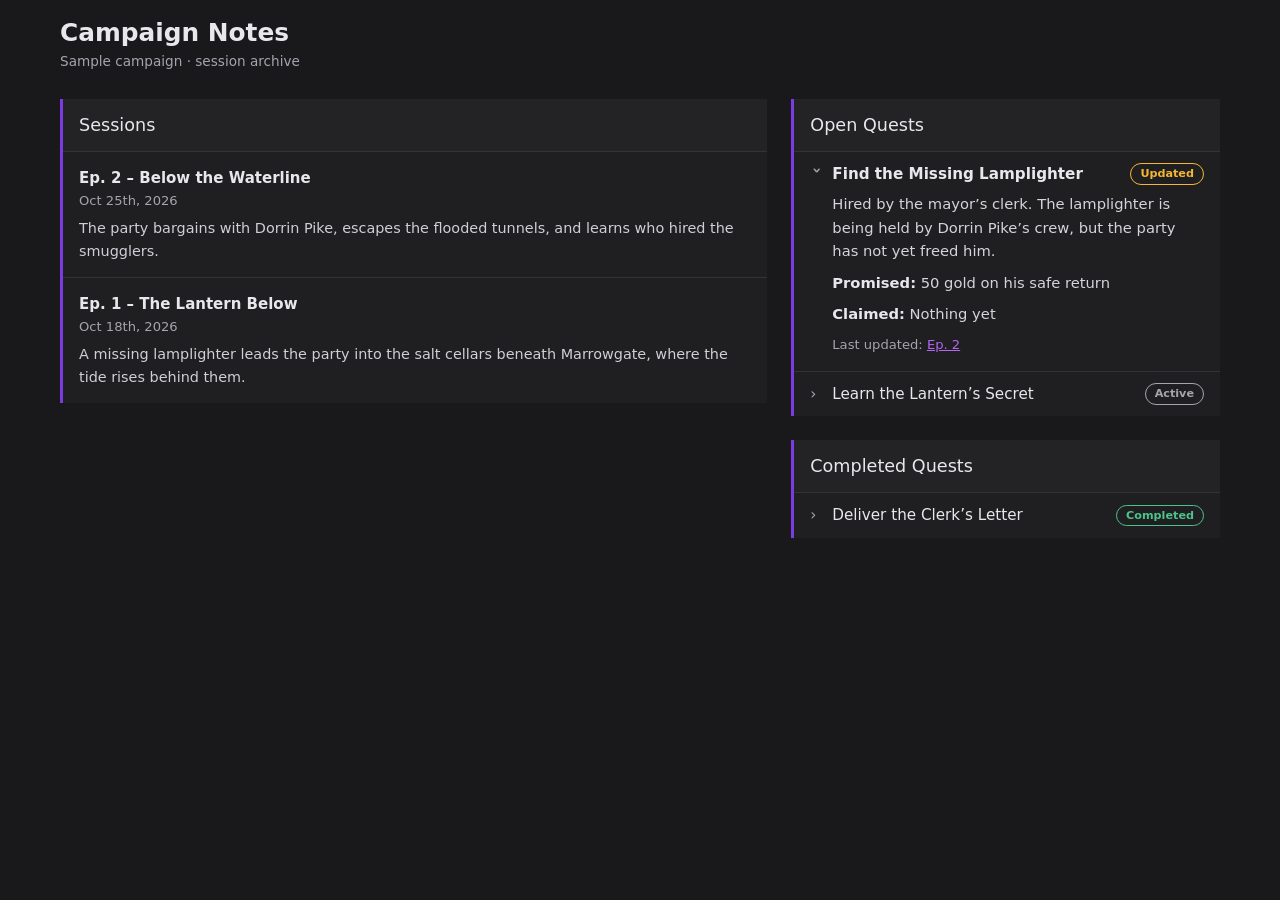
==== index.html @ 568dc1b4 "Initial site" ====
<!DOCTYPE html>
<html lang="en">
<head>
<meta charset="utf-8">
<meta name="viewport" content="width=device-width, initial-scale=1, viewport-fit=cover">
<meta name="robots" content="noindex">
<meta name="color-scheme" content="dark">
<title>Campaign Notes</title>
<link rel="stylesheet" href="assets/style.css">
</head>
<body>
<header>
<h1>Campaign Notes</h1>
<div class="date">Sample campaign · session archive</div>
</header>
<main>
<div>
<section id="sessions">
<div class="sh"><h2>Sessions</h2></div>
<a class="srow" href="sessions/session-02.html"><span class="n">Ep. 2 – Below the Waterline</span><span class="d">Oct 25th, 2026</span><p>The party bargains with Dorrin Pike, escapes the flooded tunnels, and learns who hired the smugglers.</p></a>
<a class="srow" href="sessions/session-01.html"><span class="n">Ep. 1 – The Lantern Below</span><span class="d">Oct 18th, 2026</span><p>A missing lamplighter leads the party into the salt cellars beneath Marrowgate, where the tide rises behind them.</p></a>
</section>
</div>

<div>
<section id="open-quests">
<div class="sh"><h2>Open Quests</h2></div>
<details open><summary><span class="chev">›</span>Find the Missing Lamplighter<span class="pill upd">Updated</span></summary><div class="in">Hired by the mayor’s clerk. The lamplighter is being held by Dorrin Pike’s crew, but the party has not yet freed him.<p class="rw"><b>Promised:</b> 50 gold on his safe return</p><p class="rw"><b>Claimed:</b> Nothing yet</p><p class="last">Last updated: <a href="sessions/session-02.html">Ep. 2</a></p></div></details>
<details><summary><span class="chev">›</span>Learn the Lantern’s Secret<span class="pill act">Active</span></summary><div class="in">The brass lantern from the shrine burns blue near water. Still unexplained.<p class="rw"><b>Promised:</b> None</p><p class="rw"><b>Claimed:</b> Nothing yet</p><p class="last">Last updated: <a href="sessions/session-01.html">Ep. 1</a></p></div></details>
</section>

<section id="completed-quests">
<div class="sh"><h2>Completed Quests</h2></div>
<details><summary><span class="chev">›</span>Deliver the Clerk’s Letter<span class="pill done">Completed</span></summary><div class="in">The party handed the sealed letter to Hesper Vane at the Drowned Lantern.<p class="rw"><b>Promised:</b> 5 gold</p><p class="rw"><b>Claimed:</b> 5 gold, paid on delivery</p><p class="last">Completed: <a href="sessions/session-01.html">Ep. 1</a></p></div></details>
</section>
</div>
</main>
</body>
</html>
---- assets/style.css ----
:root{color-scheme:dark;--bg:#19191b;--panel:#1f1f22;--head:#232326;--card:#27272b;--line:#333337;--text:#e8e8ec;--muted:#a4a4ad;--accent:#7a3be0;--funny:#f5b731;--epic:#b266f2;--drama:#ee5fb0;box-sizing:border-box;padding-top:env(safe-area-inset-top,0px);padding-bottom:env(safe-area-inset-bottom,0px)}
html{scroll-padding-top:env(safe-area-inset-top,0px)}
*{box-sizing:border-box}
body{margin:0;background:var(--bg);color:var(--text);font:15px/1.6 Inter,system-ui,-apple-system,"Segoe UI",Roboto,sans-serif}
header{max-width:1200px;margin:0 auto;padding:18px 20px 14px}
h1{margin:0;font-size:1.55rem;line-height:1.25;font-weight:700}
.date{color:var(--muted);font-size:.85rem;margin-top:2px}
main{max-width:1200px;margin:0 auto;padding:12px 20px 40px;display:grid;grid-template-columns:minmax(0,1.65fr) minmax(0,1fr);gap:24px;align-items:start}
@media (max-width:860px){main{grid-template-columns:1fr}}
section{background:var(--panel);border-left:3px solid var(--accent);margin-bottom:24px}
.sh{display:flex;align-items:center;gap:10px;padding:12px 16px;background:var(--head);border-bottom:1px solid var(--line)}
.sh h2{margin:0;font-size:1.1rem;font-weight:500}
.moments-h h2{font-size:1.2rem;font-weight:700}
.badge{font-size:.75rem;font-weight:700;color:var(--muted)}
.sh .ico{margin-left:auto}
.ico{background:none;border:0;color:var(--text);cursor:pointer;padding:6px;border-radius:6px;display:inline-flex}
.ico:hover{background:var(--card)}
button:focus-visible,summary:focus-visible{outline:2px solid var(--accent);outline-offset:2px}
.tabs{display:flex;gap:6px;padding:0 16px;border-bottom:1px solid var(--line)}
.tabs button{background:none;border:0;border-bottom:2px solid transparent;color:var(--text);font:inherit;font-weight:500;padding:12px 14px;cursor:pointer}
.tabs button[aria-selected="true"]{font-weight:700;border-bottom-color:var(--accent)}
.rbody{padding:12px 22px 20px;position:relative}
.copyrow{display:flex;justify-content:flex-end;min-height:34px}
.pane[hidden]{display:none}
.pane p{margin:0 0 12px;color:#dcdce1}
.pane.clamp{max-height:9.6em;overflow:hidden}
.more{display:block;margin:14px 0 0 auto;background:var(--card);border:0;color:var(--text);font:inherit;font-size:.85rem;font-weight:600;padding:9px 14px;border-radius:6px;cursor:pointer}
.limerick p{white-space:pre-line}
.moments{display:grid;grid-template-columns:repeat(auto-fit,minmax(240px,1fr));gap:12px;padding:16px}
.card{background:var(--card);border:1px solid var(--line);border-radius:8px;padding:14px}
.tag{display:flex;align-items:center;gap:8px;font-size:.8rem;font-style:italic;color:var(--muted);margin-bottom:10px}
.tag svg{flex:none}
.card .t{font-size:1.02rem;line-height:1.45;margin:0}
.card .t.q{font-weight:500}
.who{font-style:italic;color:var(--muted);margin:6px 0 0;font-size:.9rem}
.card hr{border:0;border-top:1px solid var(--line);margin:14px 0 10px}
.ctx{margin:0;color:#c5c5cc;font-size:.88rem}
.scene{background:var(--card);border:1px solid var(--line);border-radius:8px;margin:14px 16px;padding:12px 16px}
.scene:first-of-type{margin-top:16px}
.scene .hd{all:unset;display:flex;align-items:center;gap:8px;width:100%;cursor:pointer;font-weight:700;font-size:1rem}
.scene .hd:focus-visible{outline:2px solid var(--accent);outline-offset:4px}
.scene p{margin:8px 0 0;color:#cfcfd5}
.scene ul{margin:8px 0 0;padding-left:20px;color:#cfcfd5}
.scene li{margin:6px 0}
.scene ul[hidden]{display:none}
.chev{display:inline-block;width:14px;color:var(--muted);transition:transform .15s}
.scene.open .chev,details[open]>summary .chev{transform:rotate(90deg)}
details{border-top:1px solid var(--line)}
details:first-of-type{border-top:0}
summary{list-style:none;cursor:pointer;padding:10px 16px;display:flex;align-items:center;gap:8px;font-size:.95rem}
summary::-webkit-details-marker{display:none}
details[open]>summary{font-weight:700;padding-bottom:6px}
details .in{padding:0 16px 16px 38px;color:#d4d4da;font-size:.92rem}
.nc{max-width:1200px;margin:0 auto;padding:0 20px 40px}
.nc section{margin:0}
.nc ul{margin:0;padding:14px 18px 16px 36px;color:#d4d4da}
.pill{margin-left:auto;flex:none;font-size:.7rem;font-weight:700;padding:1px 9px;border-radius:999px;border:1px solid currentColor}
.pill.new{color:var(--epic)}.pill.upd{color:var(--funny)}.pill.done{color:#4cc38a}.pill.act{color:var(--muted)}
.rw{margin:8px 0 0}.rw b{color:var(--text)}
details .in ul{margin:6px 0 0;padding-left:18px}
.back{display:inline-block;margin-bottom:6px;color:var(--muted);font-size:.85rem;text-decoration:none}
.back:hover{color:var(--text)}
a:focus-visible{outline:2px solid var(--accent);outline-offset:2px}
.srow{display:block;padding:14px 16px;border-top:1px solid var(--line);color:inherit;text-decoration:none}
.srow:first-of-type{border-top:0}
.srow:hover{background:var(--card)}
.srow .n{display:block;font-weight:700}
.srow .d{display:block;color:var(--muted);font-size:.82rem}
.srow p{margin:6px 0 0;color:#cfcfd5;font-size:.9rem}
.last{margin:8px 0 0;color:var(--muted);font-size:.82rem}
.last a{color:var(--epic)}
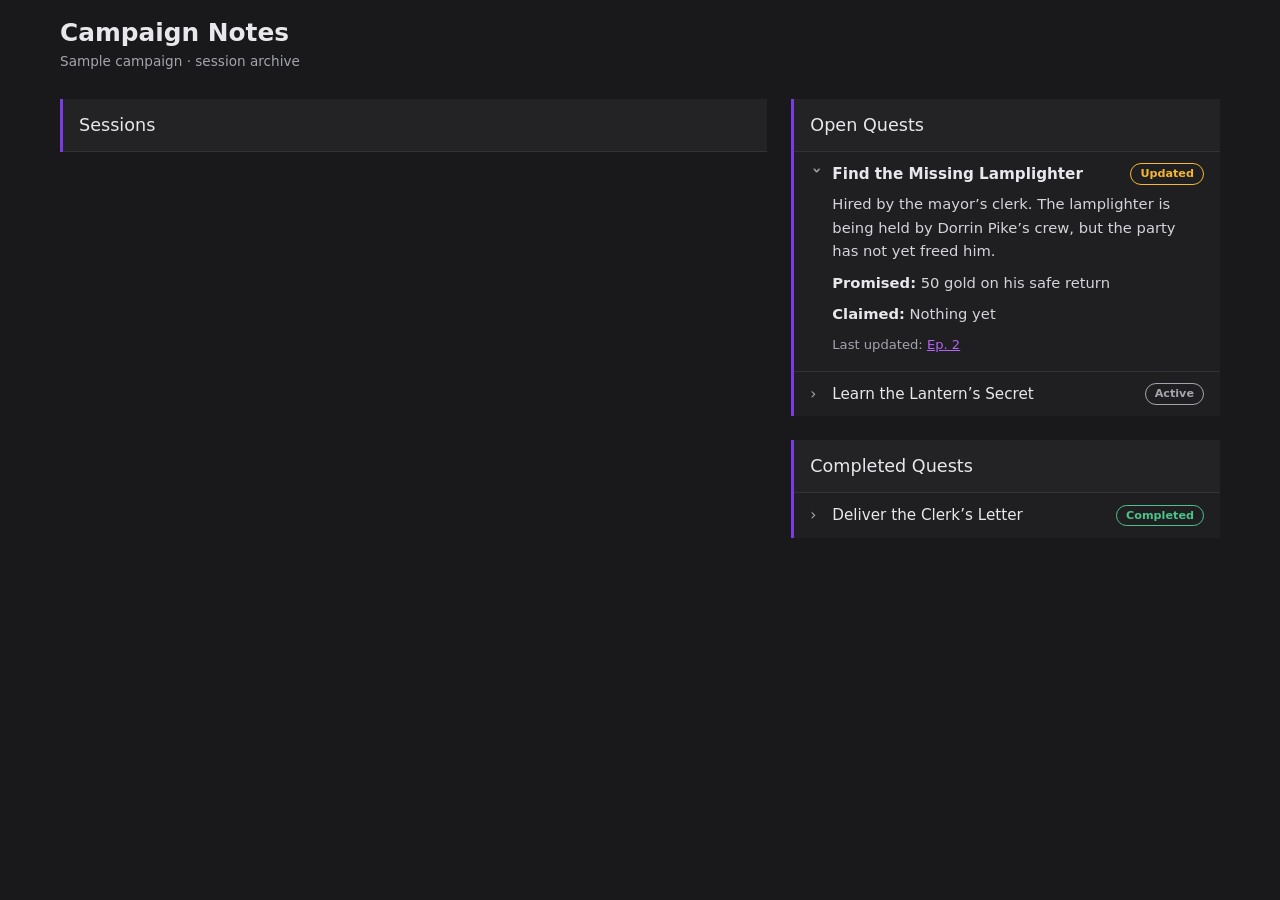
==== commit 5f96f5d8: "delete sample session rows from index.html" ====
--- a/index.html
+++ b/index.html
@@ -17,8 +17,6 @@
 <div>
 <section id="sessions">
 <div class="sh"><h2>Sessions</h2></div>
-<a class="srow" href="sessions/session-02.html"><span class="n">Ep. 2 – Below the Waterline</span><span class="d">Oct 25th, 2026</span><p>The party bargains with Dorrin Pike, escapes the flooded tunnels, and learns who hired the smugglers.</p></a>
-<a class="srow" href="sessions/session-01.html"><span class="n">Ep. 1 – The Lantern Below</span><span class="d">Oct 18th, 2026</span><p>A missing lamplighter leads the party into the salt cellars beneath Marrowgate, where the tide rises behind them.</p></a>
 </section>
 </div>
 
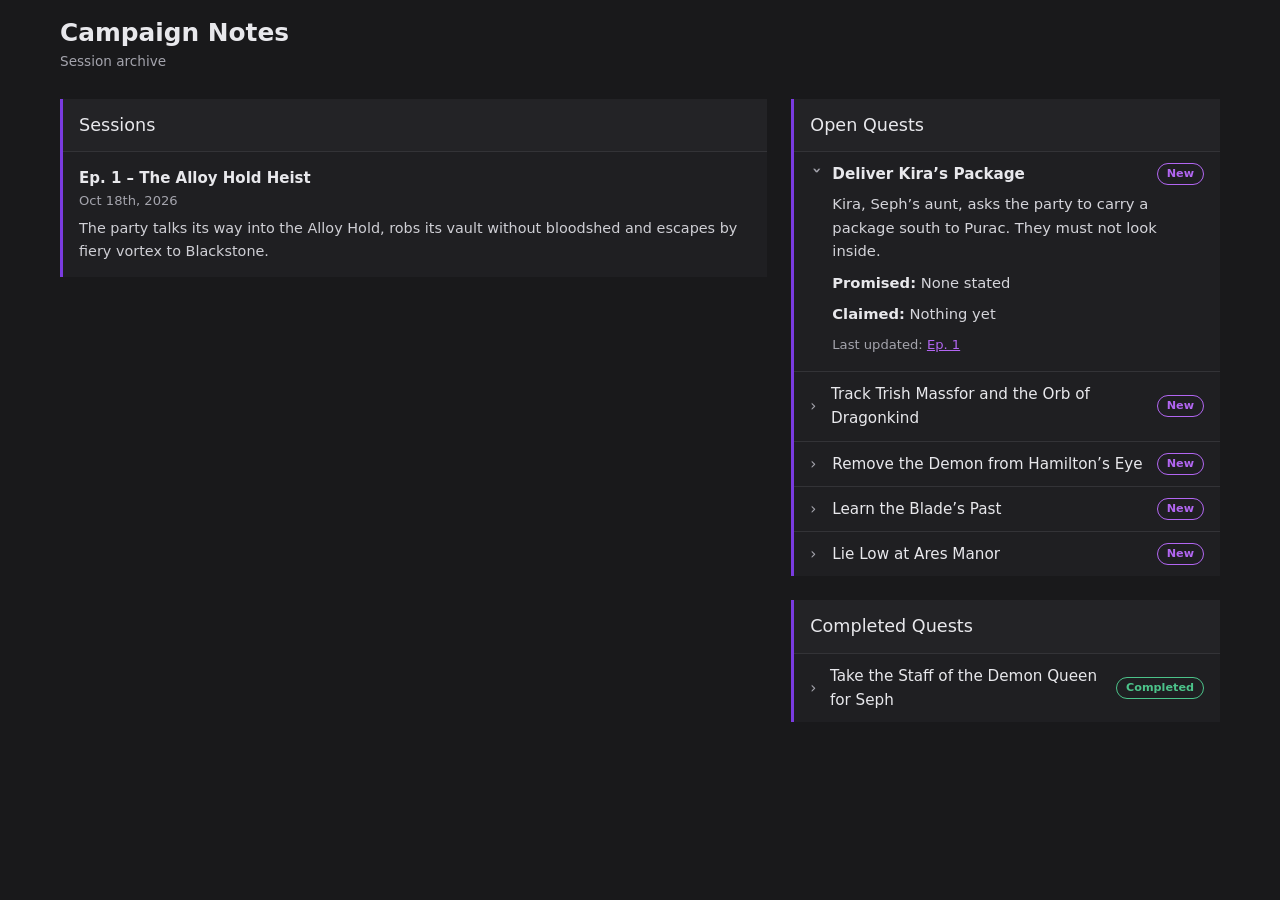
==== commit aea51fd4: "add session 1" ====
--- a/index.html
+++ b/index.html
@@ -11,25 +11,29 @@
 <body>
 <header>
 <h1>Campaign Notes</h1>
-<div class="date">Sample campaign · session archive</div>
+<div class="date">Session archive</div>
 </header>
 <main>
 <div>
 <section id="sessions">
 <div class="sh"><h2>Sessions</h2></div>
+<a class="srow" href="sessions/session-01.html"><span class="n">Ep. 1 – The Alloy Hold Heist</span><span class="d">Oct 18th, 2026</span><p>The party talks its way into the Alloy Hold, robs its vault without bloodshed and escapes by fiery vortex to Blackstone.</p></a>
 </section>
 </div>
 
 <div>
 <section id="open-quests">
 <div class="sh"><h2>Open Quests</h2></div>
-<details open><summary><span class="chev">›</span>Find the Missing Lamplighter<span class="pill upd">Updated</span></summary><div class="in">Hired by the mayor’s clerk. The lamplighter is being held by Dorrin Pike’s crew, but the party has not yet freed him.<p class="rw"><b>Promised:</b> 50 gold on his safe return</p><p class="rw"><b>Claimed:</b> Nothing yet</p><p class="last">Last updated: <a href="sessions/session-02.html">Ep. 2</a></p></div></details>
-<details><summary><span class="chev">›</span>Learn the Lantern’s Secret<span class="pill act">Active</span></summary><div class="in">The brass lantern from the shrine burns blue near water. Still unexplained.<p class="rw"><b>Promised:</b> None</p><p class="rw"><b>Claimed:</b> Nothing yet</p><p class="last">Last updated: <a href="sessions/session-01.html">Ep. 1</a></p></div></details>
+<details open><summary><span class="chev">›</span>Deliver Kira’s Package<span class="pill new">New</span></summary><div class="in">Kira, Seph’s aunt, asks the party to carry a package south to Purac. They must not look inside.<p class="rw"><b>Promised:</b> None stated</p><p class="rw"><b>Claimed:</b> Nothing yet</p><p class="last">Last updated: <a href="sessions/session-01.html">Ep. 1</a></p></div></details>
+<details><summary><span class="chev">›</span>Track Trish Massfor and the Orb of Dragonkind<span class="pill new">New</span></summary><div class="in">Trish Massfor, a goblin thief, stole the Orb during the heist. Her group was last seen in Ef’Tuca.<p class="rw"><b>Promised:</b> None</p><p class="rw"><b>Claimed:</b> Nothing yet</p><p class="last">Last updated: <a href="sessions/session-01.html">Ep. 1</a></p></div></details>
+<details><summary><span class="chev">›</span>Remove the Demon from Hamilton’s Eye<span class="pill new">New</span></summary><div class="in">Hamilton wants the demon removed. Options include Edendrawn and a book in Viera’s secret library near Esther.<p class="rw"><b>Promised:</b> None</p><p class="rw"><b>Claimed:</b> Nothing yet</p><p class="last">Last updated: <a href="sessions/session-01.html">Ep. 1</a></p></div></details>
+<details><summary><span class="chev">›</span>Learn the Blade’s Past<span class="pill new">New</span></summary><div class="in">Kas wants revenge on Lucille, who destroyed his body.<p class="rw"><b>Promised:</b> None</p><p class="rw"><b>Claimed:</b> Nothing yet</p><p class="last">Last updated: <a href="sessions/session-01.html">Ep. 1</a></p></div></details>
+<details><summary><span class="chev">›</span>Lie Low at Ares Manor<span class="pill new">New</span></summary><div class="in">The party shelters outside Blackstone for about a week while the heat dies down.<p class="rw"><b>Promised:</b> Shelter</p><p class="rw"><b>Claimed:</b> In progress</p><p class="last">Last updated: <a href="sessions/session-01.html">Ep. 1</a></p></div></details>
 </section>
 
 <section id="completed-quests">
 <div class="sh"><h2>Completed Quests</h2></div>
-<details><summary><span class="chev">›</span>Deliver the Clerk’s Letter<span class="pill done">Completed</span></summary><div class="in">The party handed the sealed letter to Hesper Vane at the Drowned Lantern.<p class="rw"><b>Promised:</b> 5 gold</p><p class="rw"><b>Claimed:</b> 5 gold, paid on delivery</p><p class="last">Completed: <a href="sessions/session-01.html">Ep. 1</a></p></div></details>
+<details><summary><span class="chev">›</span>Take the Staff of the Demon Queen for Seph<span class="pill done">Completed</span></summary><div class="in">The party stole the Staff from floor 10 of the Alloy Hold and gave it to Seph.<p class="rw"><b>Promised:</b> The Staff of the Demon Queen to Seph</p><p class="rw"><b>Claimed:</b> Delivered to Seph</p><p class="last">Completed: <a href="sessions/session-01.html">Ep. 1</a></p></div></details>
 </section>
 </div>
 </main>
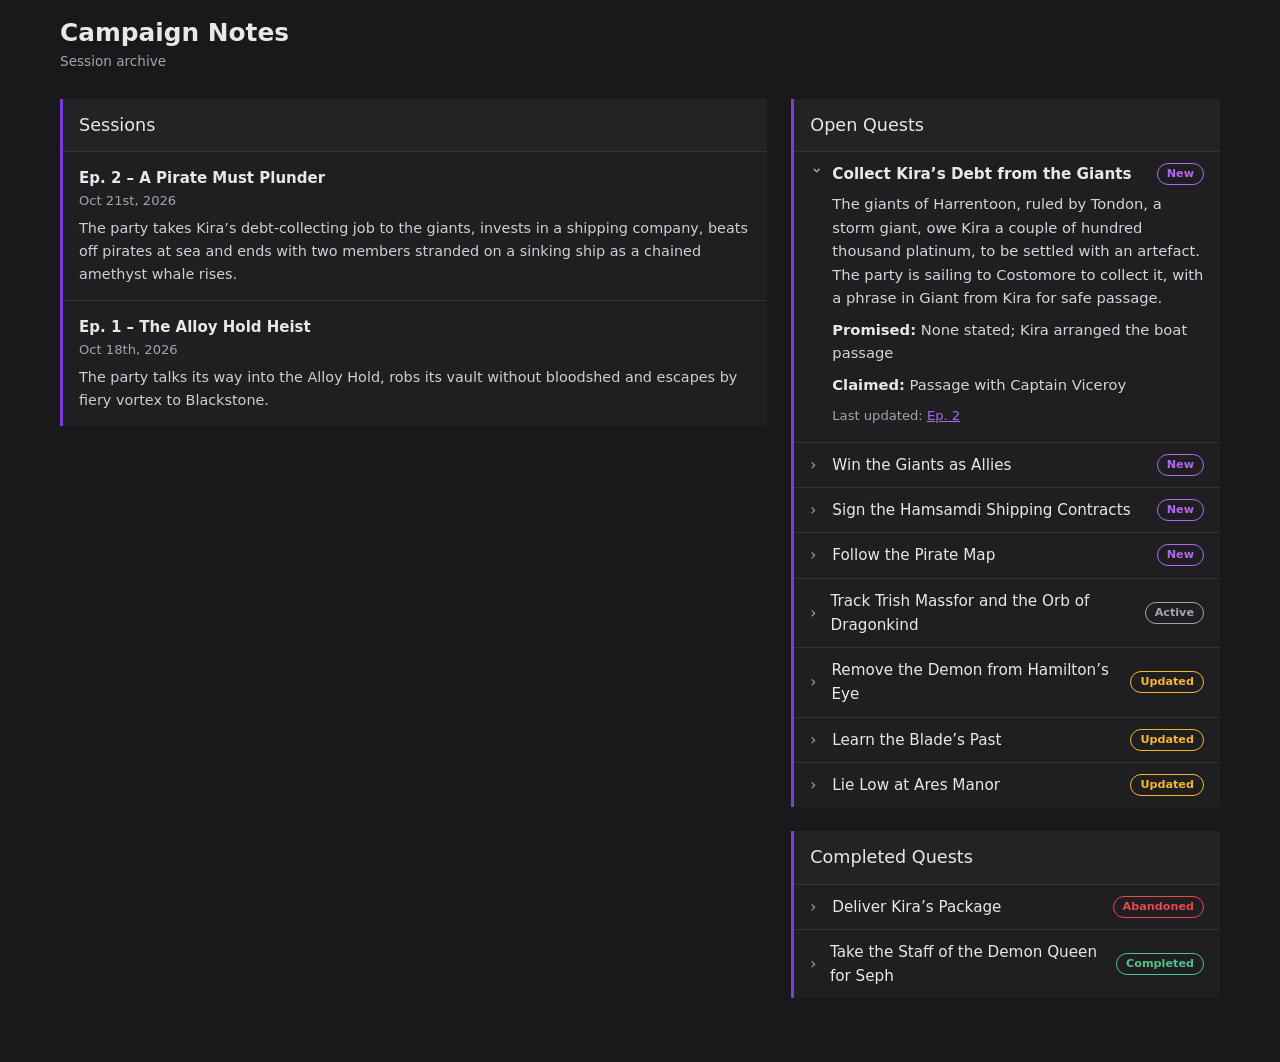
==== commit 9aac17a3: "add session 2 and world map" ====
--- a/index.html
+++ b/index.html
@@ -17,6 +17,7 @@
 <div>
 <section id="sessions">
 <div class="sh"><h2>Sessions</h2></div>
+<a class="srow" href="sessions/session-02.html"><span class="n">Ep. 2 – A Pirate Must Plunder</span><span class="d">Oct 21st, 2026</span><p>The party takes Kira’s debt-collecting job to the giants, invests in a shipping company, beats off pirates at sea and ends with two members stranded on a sinking ship as a chained amethyst whale rises.</p></a>
 <a class="srow" href="sessions/session-01.html"><span class="n">Ep. 1 – The Alloy Hold Heist</span><span class="d">Oct 18th, 2026</span><p>The party talks its way into the Alloy Hold, robs its vault without bloodshed and escapes by fiery vortex to Blackstone.</p></a>
 </section>
 </div>
@@ -24,15 +25,19 @@
 <div>
 <section id="open-quests">
 <div class="sh"><h2>Open Quests</h2></div>
-<details open><summary><span class="chev">›</span>Deliver Kira’s Package<span class="pill new">New</span></summary><div class="in">Kira, Seph’s aunt, asks the party to carry a package south to Purac. They must not look inside.<p class="rw"><b>Promised:</b> None stated</p><p class="rw"><b>Claimed:</b> Nothing yet</p><p class="last">Last updated: <a href="sessions/session-01.html">Ep. 1</a></p></div></details>
-<details><summary><span class="chev">›</span>Track Trish Massfor and the Orb of Dragonkind<span class="pill new">New</span></summary><div class="in">Trish Massfor, a goblin thief, stole the Orb during the heist. Her group was last seen in Ef’Tuca.<p class="rw"><b>Promised:</b> None</p><p class="rw"><b>Claimed:</b> Nothing yet</p><p class="last">Last updated: <a href="sessions/session-01.html">Ep. 1</a></p></div></details>
-<details><summary><span class="chev">›</span>Remove the Demon from Hamilton’s Eye<span class="pill new">New</span></summary><div class="in">Hamilton wants the demon removed. Options include Edendrawn and a book in Viera’s secret library near Esther.<p class="rw"><b>Promised:</b> None</p><p class="rw"><b>Claimed:</b> Nothing yet</p><p class="last">Last updated: <a href="sessions/session-01.html">Ep. 1</a></p></div></details>
-<details><summary><span class="chev">›</span>Learn the Blade’s Past<span class="pill new">New</span></summary><div class="in">Kas wants revenge on Lucille, who destroyed his body.<p class="rw"><b>Promised:</b> None</p><p class="rw"><b>Claimed:</b> Nothing yet</p><p class="last">Last updated: <a href="sessions/session-01.html">Ep. 1</a></p></div></details>
-<details><summary><span class="chev">›</span>Lie Low at Ares Manor<span class="pill new">New</span></summary><div class="in">The party shelters outside Blackstone for about a week while the heat dies down.<p class="rw"><b>Promised:</b> Shelter</p><p class="rw"><b>Claimed:</b> In progress</p><p class="last">Last updated: <a href="sessions/session-01.html">Ep. 1</a></p></div></details>
+<details open><summary><span class="chev">›</span>Collect Kira’s Debt from the Giants<span class="pill new">New</span></summary><div class="in">The giants of Harrentoon, ruled by Tondon, a storm giant, owe Kira a couple of hundred thousand platinum, to be settled with an artefact. The party is sailing to Costomore to collect it, with a phrase in Giant from Kira for safe passage.<p class="rw"><b>Promised:</b> None stated; Kira arranged the boat passage</p><p class="rw"><b>Claimed:</b> Passage with Captain Viceroy</p><p class="last">Last updated: <a href="sessions/session-02.html">Ep. 2</a></p></div></details>
+<details><summary><span class="chev">›</span>Win the Giants as Allies<span class="pill new">New</span></summary><div class="in">Billy sent Bwomsamdi a vision telling him to win the giants’ favour. The party hopes some giants might help defend Blackstone from the Guardians of Tradition.<p class="rw"><b>Promised:</b> None</p><p class="rw"><b>Claimed:</b> Nothing yet</p><p class="last">Last updated: <a href="sessions/session-02.html">Ep. 2</a></p></div></details>
+<details><summary><span class="chev">›</span>Sign the Hamsamdi Shipping Contracts<span class="pill new">New</span></summary><div class="in">Bwomsamdi and Hamilton each put 10,000 gold into Kira’s shipping company to fund the rebuilding of Khatdun, as three-way partners. The contracts are to be signed when they return.<p class="rw"><b>Promised:</b> A high income return and a shop in Khatdun, per Kira</p><p class="rw"><b>Claimed:</b> Nothing yet</p><p class="last">Last updated: <a href="sessions/session-02.html">Ep. 2</a></p></div></details>
+<details><summary><span class="chev">›</span>Follow the Pirate Map<span class="pill new">New</span></summary><div class="in">Hamilton took a map from a pirate captain’s quarters with an X marked just off the coast of Costomore.<p class="rw"><b>Promised:</b> None</p><p class="rw"><b>Claimed:</b> Nothing yet</p><p class="last">Last updated: <a href="sessions/session-02.html">Ep. 2</a></p></div></details>
+<details><summary><span class="chev">›</span>Track Trish Massfor and the Orb of Dragonkind<span class="pill act">Active</span></summary><div class="in">Trish Massfor, a goblin thief, stole the Orb during the heist. Her group was last seen in Ef’Tuca.<p class="rw"><b>Promised:</b> None</p><p class="rw"><b>Claimed:</b> Nothing yet</p><p class="last">Last updated: <a href="sessions/session-01.html">Ep. 1</a></p></div></details>
+<details><summary><span class="chev">›</span>Remove the Demon from Hamilton’s Eye<span class="pill upd">Updated</span></summary><div class="in">Hamilton wants the demon removed. It now tells him “eat, feed me, I’m hungry”. The Edendrawn trip was put off for the voyage to Costomore.<p class="rw"><b>Promised:</b> None</p><p class="rw"><b>Claimed:</b> Nothing yet</p><p class="last">Last updated: <a href="sessions/session-02.html">Ep. 2</a></p></div></details>
+<details><summary><span class="chev">›</span>Learn the Blade’s Past<span class="pill upd">Updated</span></summary><div class="in">Kas wants revenge on Lucille, who destroyed his body. Some of the blade’s powers stay locked until Vecna regains his full power or dies.<p class="rw"><b>Promised:</b> None</p><p class="rw"><b>Claimed:</b> Nothing yet</p><p class="last">Last updated: <a href="sessions/session-02.html">Ep. 2</a></p></div></details>
+<details><summary><span class="chev">›</span>Lie Low at Ares Manor<span class="pill upd">Updated</span></summary><div class="in">The party stayed one night at Ares Manor, then chose a sea voyage to Costomore to stay out of sight instead.<p class="rw"><b>Promised:</b> Shelter</p><p class="rw"><b>Claimed:</b> One night’s shelter and breakfast</p><p class="last">Last updated: <a href="sessions/session-02.html">Ep. 2</a></p></div></details>
 </section>
 
 <section id="completed-quests">
 <div class="sh"><h2>Completed Quests</h2></div>
+<details><summary><span class="chev">›</span>Deliver Kira’s Package<span class="pill aband">Abandoned</span></summary><div class="in">Kira, Seph’s aunt, asked the party to carry a package south to Purac without looking inside. The party gave up the job and left the package with Kira, who will find someone else to deliver it. She gave them the giants’ debt to collect instead.<p class="rw"><b>Promised:</b> None stated</p><p class="rw"><b>Claimed:</b> Nothing yet</p><p class="last">Abandoned: <a href="sessions/session-02.html">Ep. 2</a></p></div></details>
 <details><summary><span class="chev">›</span>Take the Staff of the Demon Queen for Seph<span class="pill done">Completed</span></summary><div class="in">The party stole the Staff from floor 10 of the Alloy Hold and gave it to Seph.<p class="rw"><b>Promised:</b> The Staff of the Demon Queen to Seph</p><p class="rw"><b>Claimed:</b> Delivered to Seph</p><p class="last">Completed: <a href="sessions/session-01.html">Ep. 1</a></p></div></details>
 </section>
 </div>
--- a/assets/style.css
+++ b/assets/style.css
@@ -55,7 +55,7 @@
 .nc section{margin:0}
 .nc ul{margin:0;padding:14px 18px 16px 36px;color:#d4d4da}
 .pill{margin-left:auto;flex:none;font-size:.7rem;font-weight:700;padding:1px 9px;border-radius:999px;border:1px solid currentColor}
-.pill.new{color:var(--epic)}.pill.upd{color:var(--funny)}.pill.done{color:#4cc38a}.pill.act{color:var(--muted)}
+.pill.new{color:var(--epic)}.pill.upd{color:var(--funny)}.pill.done{color:#4cc38a}.pill.act{color:var(--muted)}.pill.aband{color:#e5484d}
 .rw{margin:8px 0 0}.rw b{color:var(--text)}
 details .in ul{margin:6px 0 0;padding-left:18px}
 .back{display:inline-block;margin-bottom:6px;color:var(--muted);font-size:.85rem;text-decoration:none}
